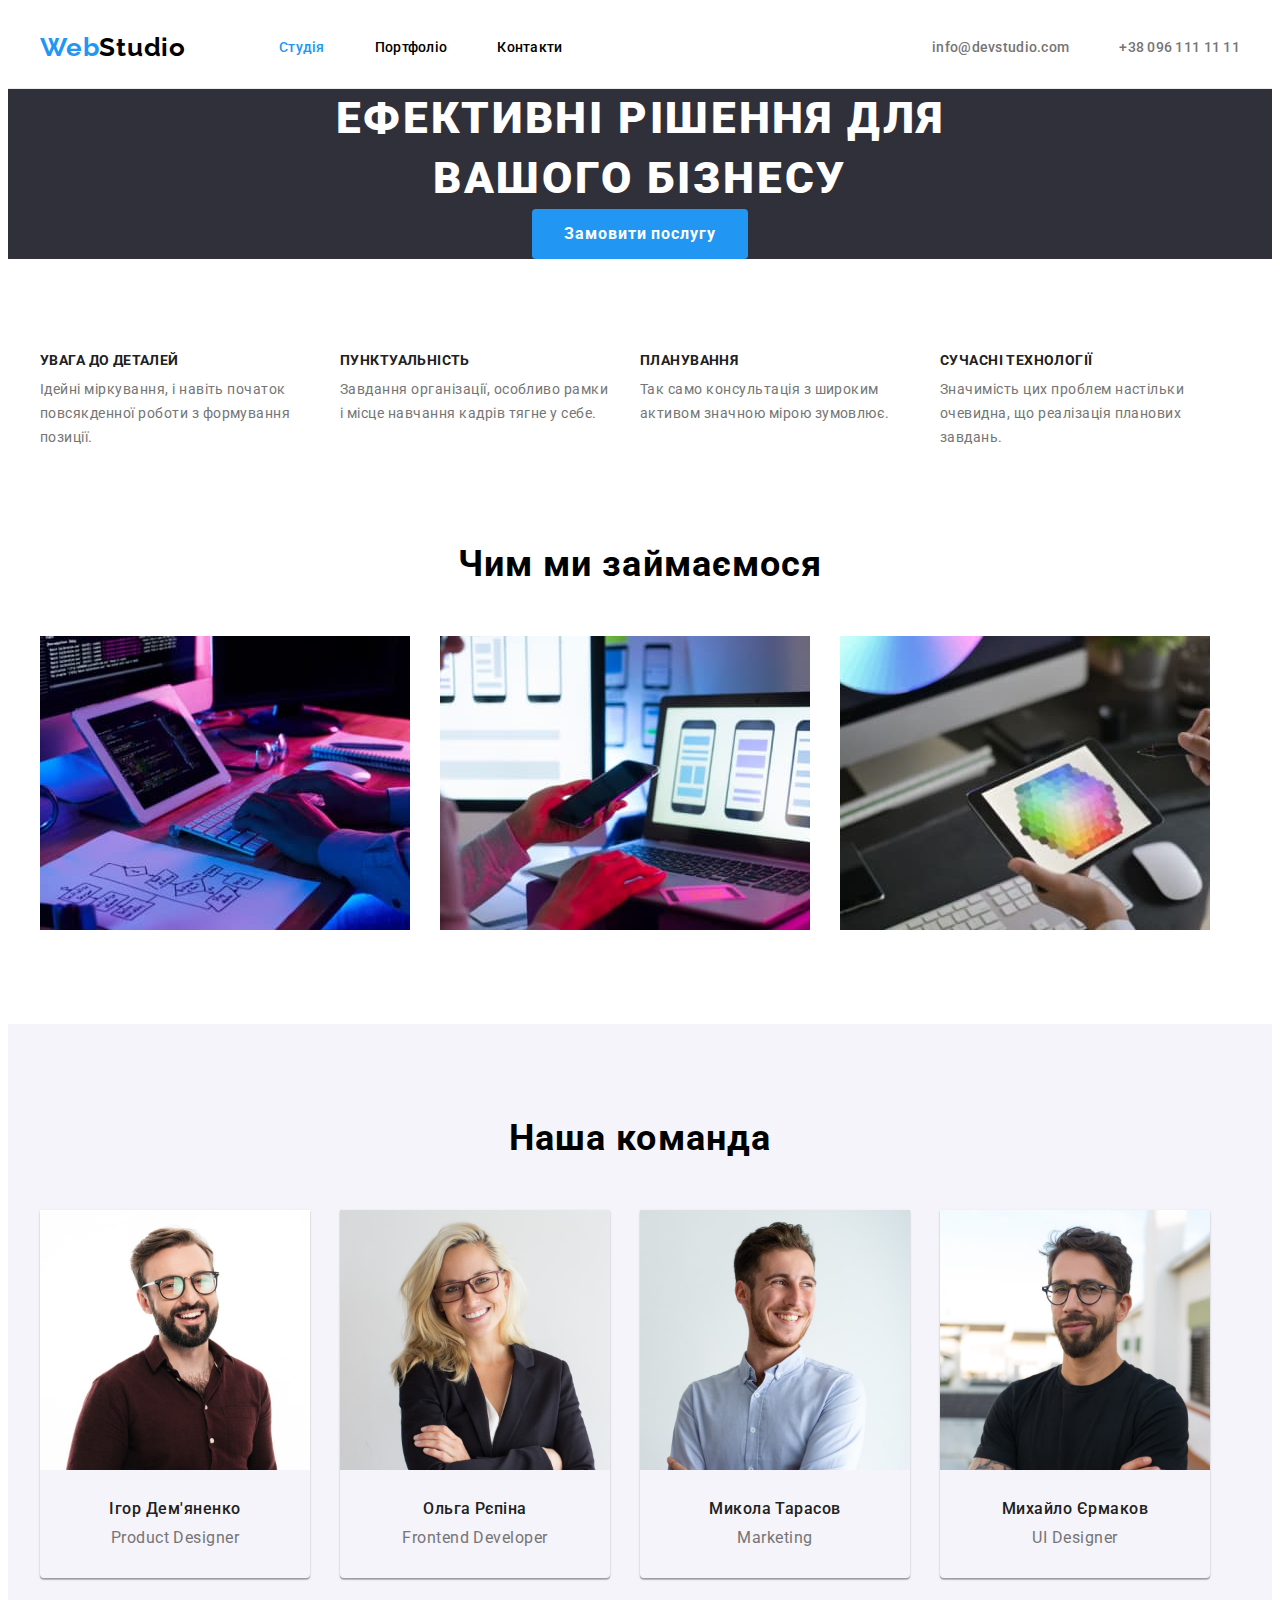
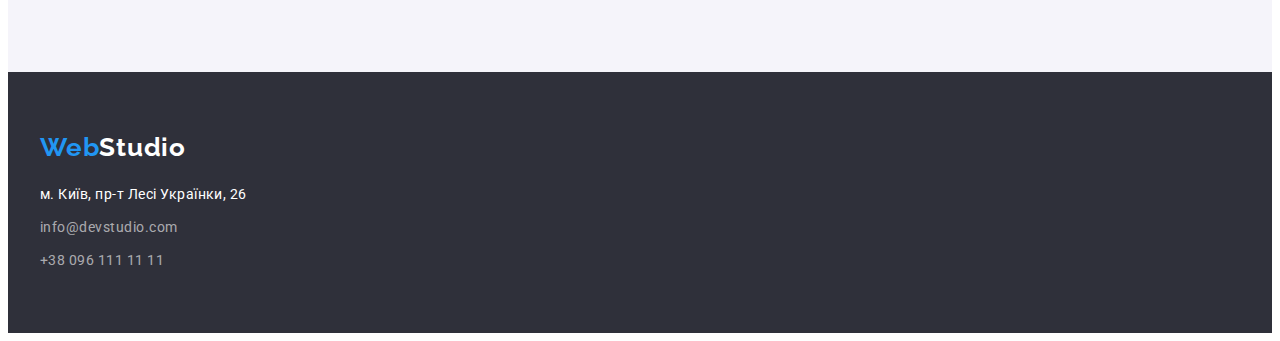
==== index.html @ c191a5fa "Initial commit" ====
<!DOCTYPE html>
<html lang="uk">
  <head>
    <meta charset="UTF-8" />
    <meta http-equiv="X-UA-Compatible" content="IE=edge" />
    <meta name="viewport" content="width=device-width, initial-scale=1.0" />
    <title>Document</title>
    <link rel="preconnect" href="https://fonts.googleapis.com">
    <link rel="preconnect" href="https://fonts.gstatic.com" crossorigin>
    <link href="https://fonts.googleapis.com/css2?family=Raleway:wght@700&family=Roboto:wght@400;500;700;900&display=swap" rel="stylesheet">
    <link rel="stylesheet" href="https://cdnjs.cloudflare.com/ajax/libs/modern-normalize/1.1.0/modern-normalize.min.css" integrity="sha512-wpPYUAdjBVSE4KJnH1VR1HeZfpl1ub8YT/NKx4PuQ5NmX2tKuGu6U/JRp5y+Y8XG2tV+wKQpNHVUX03MfMFn9Q==" crossorigin="anonymous" referrerpolicy="no-referrer" >
    <link rel="stylesheet" href="./css/styles.css">
  </head>
  <body>
    <!--Шапка сторінки-->
    
    <header class="header border">
       <div class="container header">
          <nav class="nav-header">
             <a class="logo header" href=""><span class="accent">Web</span>Studio</a>
              <ul class="list site-nav">
               <li class="item"><a href="" class="link current">Студія</a></li>
               <li class="item"><a href="./portfolio.html" class="link " >Портфоліо</a></li>
               <li class="item"><a href="" class="link" >Контакти</a></li>
              </ul>
          </nav>
              <ul class="list connect-nav " >
                <li class="item"><a href="" class="link">info@devstudio.com</a></li>
                <li class="item"><a href="" class="link">+38 096 111 11 11</a></li>
              </ul>  
       </div>
    </header>
  
    <!--Унікальний контент сторінки-->
    <main>
      <section class="hero">
        <div class="container">
        <h1>Ефективні рішення для вашого бізнесу</h1>
        <button type="button" class="button">Замовити послугу</button>
      </div>
      </section>
      <section class="section heading">
       <div class="container">
        <!--Прихований заголовок-->
        <h2 class="visually-hidden">Особливості</h2>
        <ul class="list features">
          <li class="style">
            <h3 class="title" >Увага до деталей</h3>
            <p  class="text">
              Ідейні міркування, і навіть початок повсякденної роботи з
              формування позиції.
            </p>
          </li>
          <li class="style">
            <h3 class="title" >Пунктуальність</h3>
            <p class="text">
              Завдання організації, особливо рамки і місце навчання кадрів тягне у себе.
            </p>
          </li>
          <li class="style">
            <h3 class="title" >Планування</h3>
            <p class="text">
              Так само консультація з широким активом значною мірою зумовлює.
            </p>
          </li>
          <li class="style">
            <h3 class="title" >Сучасні технології</h3>
            <p class="text">
              Значимість цих проблем настільки очевидна, що реалізація планових
              завдань.
            </p>
          </li>
        </ul>
       </div>
      </section>
      <section class="section">
       <div class="container">
        <h2 class="section-title">Чим ми займаємося</h2>
        <ul class="list">
          <li class="img-work">
            <img
              src="./images/keyboard.jpg"
              alt=" робота на клавіатурі"
              width="370"
              height="294"
            />
          </li>
          <li class="img-work">
            <img
              src="./images/phone.jpg"
              alt="робота з телефоном"
              width="370"
              height="294"
            />
          </li>
          <li class="img-work">
            <img
              src="./images/tablet.jpg"
              alt="робота на планшеті"
              width="370"
              height="294"
            />
          </li>
        </ul>
       </div>
      </section>
      <!-- Наша команда -->
      <section class="team section">
       <div class="container">
        <h2 class="section-title">Наша команда</h2>
        <ul class="list">
          <li class="img-photo">
            <img
              src="./images/product.jpg"
              alt="фото Ігора Дем'яненко"
              width="270"
              height="260"
            />
           <div class="content">
            <h3 class="section-team">Ігор Дем'яненко</h3>
            <p class="section-post">Product Designer</p>
           </div>
          </li>
          <li class="img-photo">
            <img
              src="./images/frontend.jpg"
              alt="фото Ольги Рєпіної"
              width="270"
              height="260"
            />
           <div class="content">
            <h3 class="section-team">Ольга Рєпіна</h3>
            <p class="section-post">Frontend Developer</p>
           </div>
          </li>
          <li class="img-photo">
            <img
              src="./images/marketing.jpg"
              alt="фото Миколи Тарасова"
              width="270"
              height="260"
            />
           <div class="content">
            <h3 class="section-team">Микола Тарасов</h3>
            <p class="section-post">Marketing</p>
           </div>
          </li>
          <li class="img-photo">
            <img
              src="./images/designer.jpg"
              alt="фото Михайла Єрмакова"
              width="270"
              height="260"
            />
           <div class="content">
            <h3 class="section-team">Михайло Єрмаков</h3>
            <p class="section-post">UI Designer</p>
           </div>
          </li>
        </ul>
       </div>
      </section>
    </main>
    <!--Підвал сторінки-->
    <footer class="footer">
     <div class="container">
      <a class="logo" href=""><span class="accent">Web</span>Studio</a>
      <!-- <a href="">WebStudio</a> -->

      <address>
        <div class="contacts">
       <ul class="address">
        <li><a  class="mapa" href="https://goo.gl/maps/CPtrU1FHBa2aNyZL9" target="_blank" rel="noopener noreferrer nofollow">м. Київ, пр-т Лесі Українки, 26</a></li>
        <li class="links"><a class="link" href="mailto:info@devstudio.com">info@devstudio.com</a></li>
        <li class="links"><a class="link" href="tel:+380961111111">+38 096 111 11 11</a></li>
       </ul>
      </div>
      </address>
     </div>
    </footer>
  </body>
</html>
---- css/styles.css ----
/* Стилі для index.html */

/*Основний колір #757575 */
/*Другорядний колір #212121*/
/*Білий #ffffff*/
/*Акцент #2196F3*/
/*Основний колір фону #F5F5F5*/
/* body {
color: #757575 ;
background-color:#F5F5F5 ;
} */

:root{
    --primary-text-color:#757575;
    --title-text-color:#212121;
    --accent-color: #2196F3;
    --primary-white-color:#ffffff;
    --primary-black-color:#000000;
    --hero-background-color:#2F303A;
    --accent-background-color:#2196F3;
    --background-our-team: #F5F4FA;    

} 

body{
    background: #FFFFFF;
    font-family: 'Roboto', sans-serif;
}

/* Утилиты */
 
.list{
    padding: 0;
    margin: 0;
    list-style: none;
    
    display: flex; 
}

/*logo*/
.logo{
    color: var(--primary-black-color);
    text-decoration: none;
    font-family: 'Raleway', sans-serif ;
    letter-spacing: 0.03em;
    font-weight: 700;
    font-size: 26px;
    line-height: 1.2;  
}

.logo.header{
    padding-top: 24px;    
}

.border{
    border-bottom: 1px solid #ECECEC;
}

.accent{
    color: var(--accent-color) ;
}


/*Site nav*/
.nav-header{
    display: flex;
    
}

.site-nav{
    display: flex;
    margin-left: 93px;
} 


.site-nav .item +.item,
.connect-nav .item +.item{
    margin-left: 50px;
}

.site-nav .link{
    color: var(--primary-black-color);
    font-family: 'Roboto', sans-serif;
    text-decoration: none;
    letter-spacing: 0.02em;
    font-weight: 500;
    font-size: 14px;
    line-height: 1.14;

    padding-top: 32px;
    padding-bottom: 32px;
}

.site-nav .link:hover,
.site-nav .link:focus{
    color: var(--accent-color); 
}

.site-nav .link.current{
    color: var(--accent-color);
}

/* Connect-nav */
.connect-nav{
    display: flex;
    margin-left: auto;
}

.connect-nav .link{
    color: var(--primary-text-color);  
    font-family: 'Roboto', sans-serif;
    text-decoration: none;
    letter-spacing: 0.02em;
    font-weight: 500;
    font-size: 14px;
    line-height: 1.14;
      
    padding-top: 32px;
    padding-bottom: 32px;

}
.connect-nav .link:hover,
.connect-nav .link:focus{
    color: var(--accent-color);
}



/*Hero*/
.hero{
    color: var(--primary-white-color);
    background-color: var(--hero-background-color) ;

    text-align: center;
    margin-bottom: 0;
}

h1 {
    color: var(--primary-white-color);  
    letter-spacing: 0.06em;
    font-weight: 900;
    font-size: 44px;
    line-height: 1.36;
    
    text-transform: uppercase;
    
    width: 696px;

    margin: auto;
    
}

.button{
    font-family: 'Roboto', sans-serif;
    color: var(--primary-white-color); 
    background-color: var(--accent-background-color); 
    border-style: none;
    border-radius: 4px;
    letter-spacing: 0.06em;
    font-weight: 700;
    font-size: 16px;
    line-height: 1.87;
    display: flex;
    align-items: center;
    
    display: inline-block;
    padding: 10px 32px;
    min-width: 216px;
    
} 

/*Section*/

 .visually-hidden {
    
    position: absolute;
      white-space: nowrap;
      width: 1px;
      height: 1px;
      overflow: hidden;
      border: 0;
      padding: 0;
      clip: rect(0 0 0 0);
      clip-path: inset(50%);
      margin: -1px;

      margin-top:0;    
  } 

  .title{
    font-size: 14px;
    line-height: 1.14;
    letter-spacing: 0.03em;
    text-transform: uppercase;

    margin: 0 0 10px 0;
    
  }

  .text{
    font-size: 14px;
    line-height: 1.71;

    margin-top: 0;
    margin-bottom: 0;
    width: 270px;
  }

  .section{
    letter-spacing: 0.03em;
    padding-bottom: 94px;
    padding-top: 94px; 
  }

  .heading{
    padding-bottom: 0;
  }

  .section-title{
    margin: 0 ;

    font-size: 36px;
    line-height: 1.16;
    text-align: center;
    letter-spacing: 0.03em;

    margin-bottom: 50px;

  }
 
.features{
    display: flex;   
  }

.style{
    margin-right: 30px;  
 }

  .style:nth-child(4n){
 margin-right: 0;
  }

.features .title{
    color: var(--title-text-color);   
}

.features .text{
    color: var(--primary-text-color);  
}

.img-work,
.img-photo{
    margin-right: 30px;
}

.img-work:last-child,
.img-photo:last-child{
    margin-right: 0;
}

.img-photo{
    border-radius: 0px 0px 4px 4px;
    box-shadow: 0px 1px 3px rgba(0, 0, 0, 0.12), 0px 1px 1px rgba(0, 0, 0, 0.14), 0px 2px 1px rgba(0, 0, 0, 0.2);
}



/* Наша команда */

.team{
    background-color: var(--background-our-team);
    letter-spacing: 0.03em;
}

.section-team{
    color: var(--title-text-color);
    font-weight: 500;
    font-size: 16px;
    line-height: 1.18;
    text-align: center;
    letter-spacing: 0.03em;

    margin: 0 0 0 0;
    padding-bottom: 10px;
    
    
}

.section-post{
    color: var(--primary-text-color);
    font-size: 16px;
    line-height: 1.18;
    text-align: center;
    letter-spacing: 0.03em;
    
    margin: 0 0 0 0;
    /* padding-bottom: 30px; */

}

.content{
    padding-top: 30px;
    padding-bottom: 30px;
}


/*Footer*/

.footer{
    color: var(--primary-white-color);
    background-color: var(--hero-background-color);
    letter-spacing: 0.03em;

    padding: 60px 0;
}

.footer .logo{
    color: var(--primary-white-color);

    display: inline-block;
    padding-top: 0;

} 


.address .mapa{
    color: var(--primary-white-color);
    text-decoration: none;
    font-style: normal;
    font-size: 14px;
    line-height: 1.71;

   
}

.address .link{
    color: rgba(255, 255, 255, 0.6);
    font-style: normal;
    text-decoration: none;
    font-size: 14px;
    line-height: 1.71;
}

.address .links{
    margin-top: 9px;
}

.address{
    padding: 0;
    margin: 0;
    list-style: none;
}

.contacts{
    padding-top: 20px;
}

/* Стилі для портфоліо */

.portfolio .btn{
    font-family: 'Roboto', sans-serif;
    list-style: none;
    color: var(--title-text-color);
    background-color: var(--background-our-team);
    border-style: none;
    border-radius: 2px;
    font-weight: 500;
    font-size: 16px;
    line-height: 1.62;
    text-align: center;
    letter-spacing: 0.03em;

    padding: 6px 22px;

}

.item-btn:not(:last-child){
    margin-right: 8px;
}


.portfolio .btn:hover,
.portfolio .btn:focus{
    color: var(--primary-white-color);
    background-color: var(--accent-background-color);     
} 
.portfolio{
    justify-content: center;
}

.gallery{
    display: flex;
    flex-wrap: wrap;
    margin: 50px 0 0;
    padding: 0;
    
    list-style: none;
}

.element{
    width: calc(100%-60px) / 3;
    
}

.flex-border{

 border-right: 1px solid #EEEEEE;
 border-bottom: 1px solid #EEEEEE;
 border-left: 1px solid #EEEEEE;
 padding: 20px 24px;
}

.element{
    margin-right: 30px;
    margin-bottom: 30px;

 }

.element:nth-child(3n){
    margin-right: 0;

} 

.element:nth-child(-n+3){
    margin-top: 30px;
}

.element:nth-last-child(-n+3){
    margin-bottom: 0;
} 

.gallery-title{
    color: var(--title-text-color);
    font-size: 18px;
    line-height: 2;
    letter-spacing: 0.03em;
}

.gallery-desc{
    color: var(--primary-text-color);
    font-size: 16px;
    line-height: 1.87;
    letter-spacing: 0.03em;
}

/* Блокова модель */
.container{
    margin-left: auto;
    margin-right: auto;
    width: 1200px;
    
    padding-left: 15px;
    padding-right: 15px;
    
}

.container.header{
    display: flex;
    align-items: center;
       
}


.link{
    display: inline-block;

    font-family: 'Roboto', sans-serif;

}

element.style{
    text-align: center;
}

.h1,
h2,
h3,
h4,
p {
	margin: 0;
}


img {
    display: block;
    max-width: 100%;
    height: auto;

}
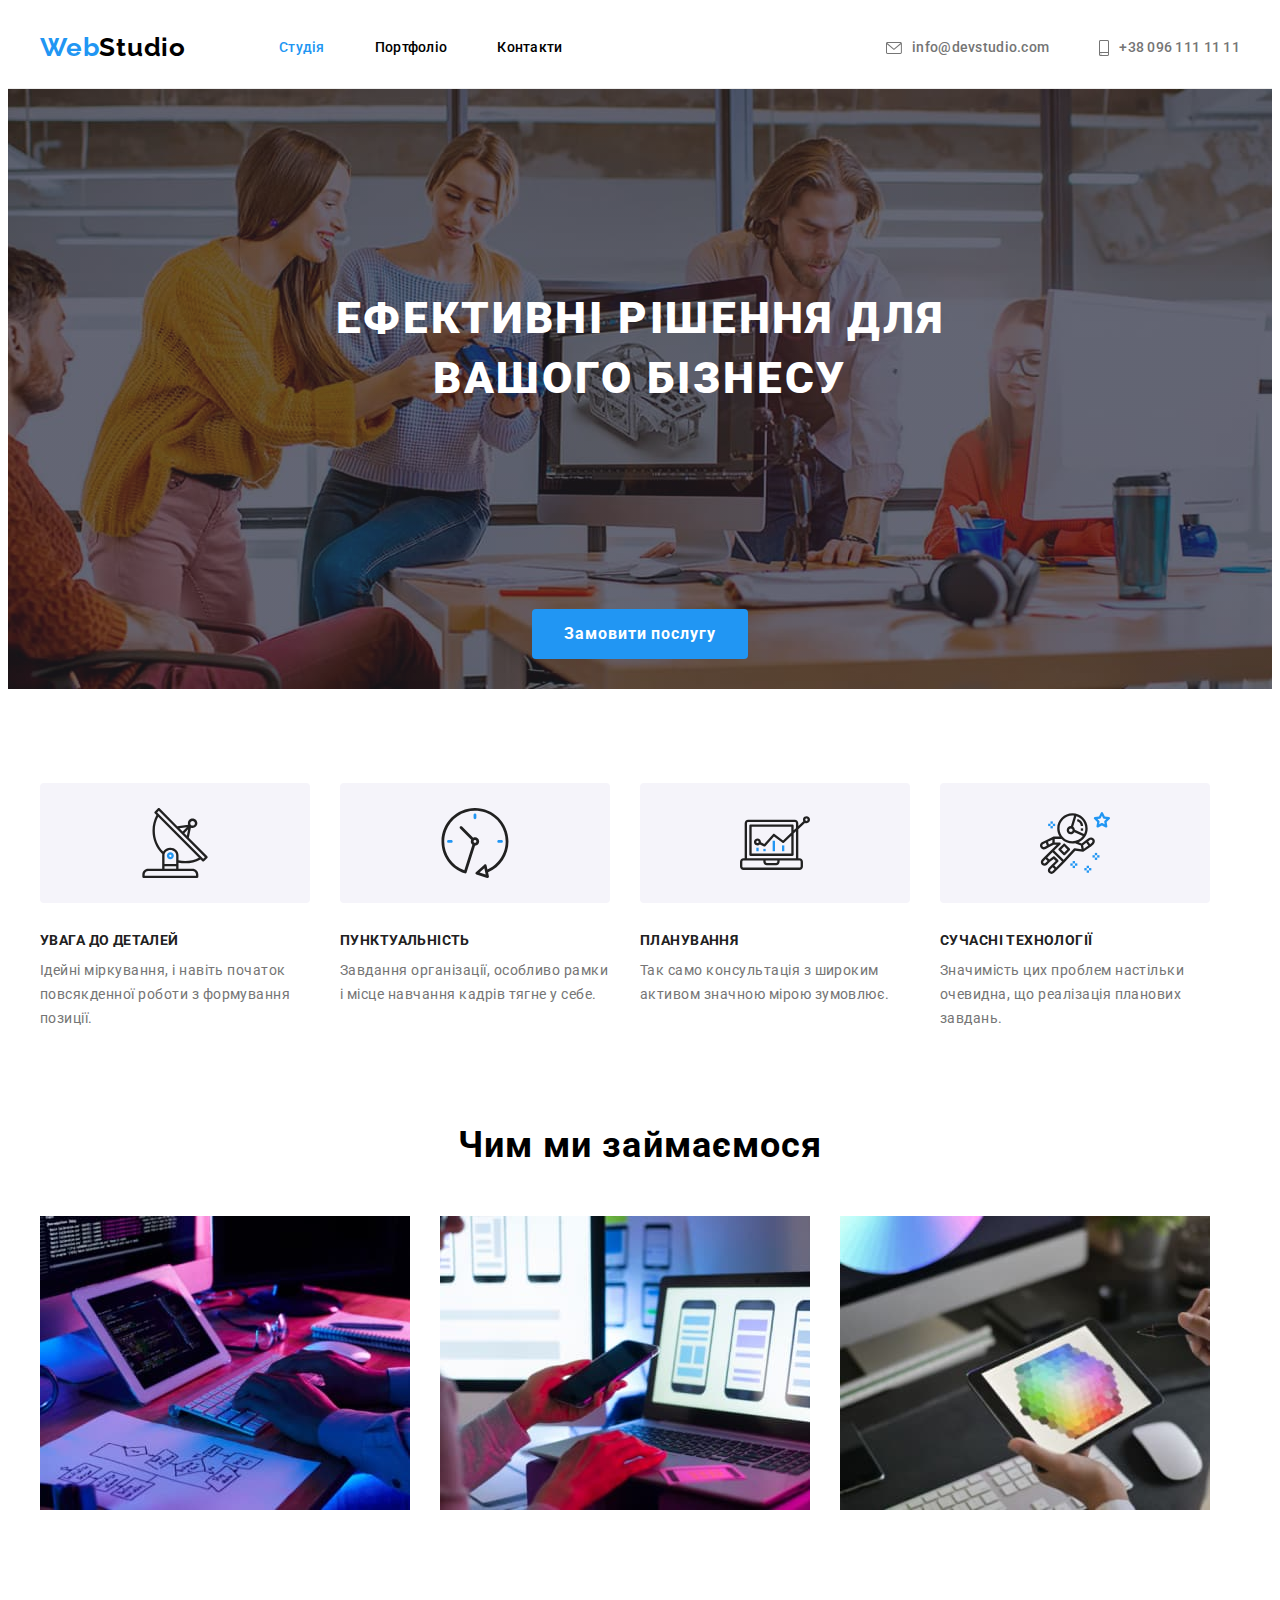
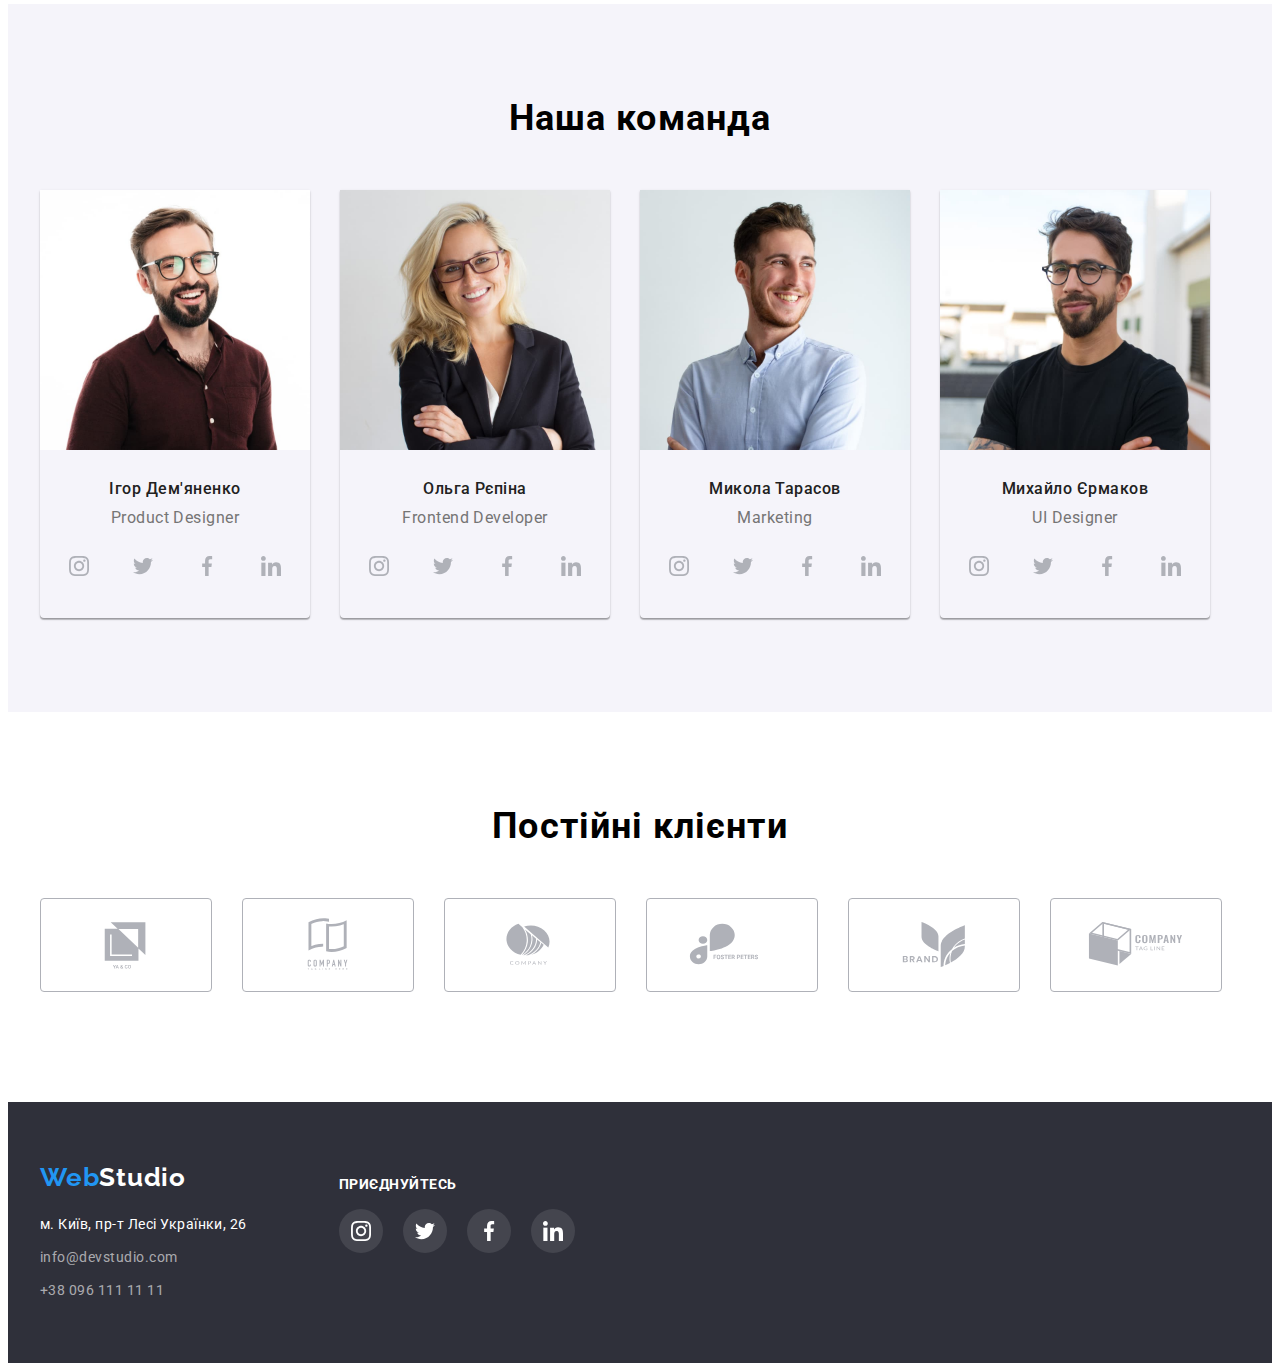
==== commit b01b1bf4: "Додає четверту ДЗ" ====
--- a/index.html
+++ b/index.html
@@ -25,15 +25,27 @@
               </ul>
           </nav>
               <ul class="list connect-nav " >
-                <li class="item"><a href="" class="link">info@devstudio.com</a></li>
-                <li class="item"><a href="" class="link">+38 096 111 11 11</a></li>
+                <li class="item envelope-item">
+                  <svg class="envelope"
+                  width="16" height="12">
+                    <use href="./images/icons.svg#icon-envelope"></use>
+                  </svg>
+                  <a href="" class="link">info@devstudio.com</a>
+                </li>
+                <li class="item icon-smartphone">
+                  <svg class="smartphone"
+                       width="10" height="16">
+                     <use href="./images/icons.svg#icon-smartphone"></use>
+                  </svg> 
+                  <a href="" class="link">+38 096 111 11 11</a>
+                </li>
               </ul>  
        </div>
     </header>
   
     <!--Унікальний контент сторінки-->
     <main>
-      <section class="hero">
+      <section class="hero overlay">
         <div class="container">
         <h1>Ефективні рішення для вашого бізнесу</h1>
         <button type="button" class="button">Замовити послугу</button>
@@ -45,6 +57,12 @@
         <h2 class="visually-hidden">Особливості</h2>
         <ul class="list features">
           <li class="style">
+            <div class="icons">
+              <svg
+                width="70" height="70">
+                <use href="./images/icons.svg#icon-antenna"></use>
+              </svg>
+            </div>
             <h3 class="title" >Увага до деталей</h3>
             <p  class="text">
               Ідейні міркування, і навіть початок повсякденної роботи з
@@ -52,18 +70,36 @@
             </p>
           </li>
           <li class="style">
+            <div class="icons">
+              <svg
+               width="70" height="70">
+                <use href="./images/icons.svg#icon-clock"></use>
+              </svg>
+            </div>
             <h3 class="title" >Пунктуальність</h3>
             <p class="text">
               Завдання організації, особливо рамки і місце навчання кадрів тягне у себе.
             </p>
           </li>
           <li class="style">
+            <div class="icons">
+              <svg
+               width="70" height="70">
+                <use href="./images/icons.svg#icon-diagram"></use>
+              </svg>
+            </div>
             <h3 class="title" >Планування</h3>
             <p class="text">
               Так само консультація з широким активом значною мірою зумовлює.
             </p>
           </li>
           <li class="style">
+            <div class="icons">
+              <svg
+               width="70" height="70">
+                <use href="./images/icons.svg#icon-astronaut"></use>
+              </svg>
+            </div>
             <h3 class="title" >Сучасні технології</h3>
             <p class="text">
               Значимість цих проблем настільки очевидна, що реалізація планових
@@ -120,6 +156,39 @@
             <h3 class="section-team">Ігор Дем'яненко</h3>
             <p class="section-post">Product Designer</p>
            </div>
+           <!-- Socials Ігора Демяненко-->
+           <div class="socials-team">
+           <ul class="socials-list-team">
+            <li class="socials-item">
+              <a class="socials-link-team" href="#">
+                <svg width="20" height="20">
+                  <use href="./images/icons.svg#icon-instagram"></use>
+                </svg>
+              </a>
+            </li>
+            <li class="socials-item">
+              <a class="socials-link-team" href="#">
+                <svg  width="20" height="20">
+                  <use href="./images/icons.svg#icon-twitter"></use>
+                </svg>
+              </a>
+            </li>
+            <li class="socials-item">
+              <a class="socials-link-team" href="#">
+                <svg  width="20" height="20">
+                  <use href="./images/icons.svg#icon-facebook"></use>
+                </svg>
+              </a>
+            </li>
+            <li class="socials-item">
+              <a class="socials-link-team" href="#">
+                <svg  width="20" height="20">
+                  <use href="./images/icons.svg#icon-linkedin"></use>
+               </svg>
+              </a>
+            </li>
+          </ul>
+        </div>
           </li>
           <li class="img-photo">
             <img
@@ -132,6 +201,39 @@
             <h3 class="section-team">Ольга Рєпіна</h3>
             <p class="section-post">Frontend Developer</p>
            </div>
+           <!-- Socials Ольга Рєпіна-->
+           <div class="socials-team">
+           <ul class="socials-list-team">
+            <li class="socials-item">
+              <a class="socials-link-team" href="#">
+                <svg width="20" height="20">
+                  <use href="./images/icons.svg#icon-instagram"></use>
+                </svg>
+              </a>
+            </li>
+            <li class="socials-item">
+              <a class="socials-link-team" href="#">
+                <svg  width="20" height="20">
+                  <use href="./images/icons.svg#icon-twitter"></use>
+                </svg>
+              </a>
+            </li>
+            <li class="socials-item">
+              <a class="socials-link-team" href="#">
+                <svg  width="20" height="20">
+                  <use href="./images/icons.svg#icon-facebook"></use>
+                </svg>
+              </a>
+            </li>
+            <li class="socials-item">
+              <a class="socials-link-team" href="#">
+                <svg  width="20" height="20">
+                  <use href="./images/icons.svg#icon-linkedin"></use>
+               </svg>
+              </a>
+            </li>
+          </ul>
+        </div>
           </li>
           <li class="img-photo">
             <img
@@ -144,6 +246,39 @@
             <h3 class="section-team">Микола Тарасов</h3>
             <p class="section-post">Marketing</p>
            </div>
+           <!-- Socials Микола Тарасов -->
+           <div class="socials-team">
+           <ul class="socials-list-team">
+            <li class="socials-item">
+              <a class="socials-link-team" href="#">
+                <svg width="20" height="20">
+                  <use href="./images/icons.svg#icon-instagram"></use>
+                </svg>
+              </a>
+            </li>
+            <li class="socials-item">
+              <a class="socials-link-team" href="#">
+                <svg  width="20" height="20">
+                  <use href="./images/icons.svg#icon-twitter"></use>
+                </svg>
+              </a>
+            </li>
+            <li class="socials-item">
+              <a class="socials-link-team" href="#">
+                <svg  width="20" height="20">
+                  <use href="./images/icons.svg#icon-facebook"></use>
+                </svg>
+              </a>
+            </li>
+            <li class="socials-item">
+              <a class="socials-link-team" href="#">
+                <svg  width="20" height="20">
+                  <use href="./images/icons.svg#icon-linkedin"></use>
+               </svg>
+              </a>
+            </li>
+          </ul>
+        </div>
           </li>
           <li class="img-photo">
             <img
@@ -156,27 +291,152 @@
             <h3 class="section-team">Михайло Єрмаков</h3>
             <p class="section-post">UI Designer</p>
            </div>
+           <!-- Socials Михайло Єрмаков-->
+           <div class="socials-team">
+           <ul class="socials-list-team">
+            <li class="socials-item">
+              <a class="socials-link-team" href="#">
+                <svg width="20" height="20">
+                  <use href="./images/icons.svg#icon-instagram"></use>
+                </svg>
+              </a>
+            </li>
+            <li class="socials-item">
+              <a class="socials-link-team" href="#">
+                <svg  width="20" height="20">
+                  <use href="./images/icons.svg#icon-twitter"></use>
+                </svg>
+              </a>
+            </li>
+            <li class="socials-item">
+              <a class="socials-link-team" href="#">
+                <svg  width="20" height="20">
+                  <use href="./images/icons.svg#icon-facebook"></use>
+                </svg>
+              </a>
+            </li>
+            <li class="socials-item">
+              <a class="socials-link-team" href="#">
+                <svg  width="20" height="20">
+                  <use href="./images/icons.svg#icon-linkedin"></use>
+               </svg>
+              </a>
+            </li>
+          </ul>
+        </div>
           </li>
         </ul>
        </div>
       </section>
+      <!-- Постійні клієнти -->
+      <section class="section">
+        <div class="container">
+          <h2 class="section-title">Постійні клієнти</h2>
+            <!-- <div> -->
+              <ul class="clients-list">
+                <li class="clients-item">
+                  <a class="clients-link" href="#">
+                    <svg width="106" height="60">
+                      <use href="./images/icons.svg#icon-yaco"></use>
+                    </svg>
+                  </a>
+                </li>
+                <li class="clients-item">
+                  <a class="clients-link" href="#">
+                    <svg width="106" height="60">
+                      <use href="./images/icons.svg#icon-tagline"></use>
+                    </svg>
+                  </a>
+                </li>
+                <li class="clients-item">
+                  <a class="clients-link" href="#">
+                    <svg width="106" height="60">
+                      <use href="./images/icons.svg#icon-company"></use>
+                    </svg>
+                  </a>
+                </li>
+                <li class="clients-item">
+                  <a class="clients-link" href="#">
+                    <svg width="106" height="60">
+                      <use href="./images/icons.svg#icon-foster"></use>
+                    </svg>
+                  </a>
+                </li>
+                <li class="clients-item">
+                  <a class="clients-link" href="#">
+                    <svg width="106" height="60">
+                      <use href="./images/icons.svg#icon-brand"></use>
+                    </svg>
+                  </a>
+                </li>
+                <li class="clients-item">
+                  <a class="clients-link" href="#">
+                    <svg width="106" height="60">
+                      <use href="./images/icons.svg#icon-company-tag"></use>
+                    </svg>
+                  </a>
+                </li>
+              </ul>
+            <!-- </div> -->
+        </div>
+      </section>
     </main>
-    <!--Підвал сторінки-->
+              <!--Підвал сторінки-->
     <footer class="footer">
-     <div class="container">
-      <a class="logo" href=""><span class="accent">Web</span>Studio</a>
-      <!-- <a href="">WebStudio</a> -->
-
-      <address>
-        <div class="contacts">
-       <ul class="address">
-        <li><a  class="mapa" href="https://goo.gl/maps/CPtrU1FHBa2aNyZL9" target="_blank" rel="noopener noreferrer nofollow">м. Київ, пр-т Лесі Українки, 26</a></li>
-        <li class="links"><a class="link" href="mailto:info@devstudio.com">info@devstudio.com</a></li>
-        <li class="links"><a class="link" href="tel:+380961111111">+38 096 111 11 11</a></li>
-       </ul>
-      </div>
-      </address>
-     </div>
+      <div class="container footer-container">
+        <div class="footer-contacts">
+         <a class="logo" href=""><span class="accent">Web</span>Studio</a>
+          <address>
+            <div class="contacts">
+              <ul class="address">
+                <li>
+                  <a  class="mapa" href="https://goo.gl/maps/CPtrU1FHBa2aNyZL9" target="_blank" rel="noopener noreferrer nofollow">м. Київ, пр-т Лесі Українки, 26</a>
+                </li>
+                <li class="links">
+                  <a class="link" href="mailto:info@devstudio.com">info@devstudio.com</a>
+                </li>
+                <li class="links">
+                  <a class="link" href="tel:+380961111111">+38 096 111 11 11</a>
+                 </li>
+               </ul>
+            </div>
+          </address>
+           </div> 
+            <!-- Socials list -->
+            <div class="social">
+              <b class="appeal">Приєднуйтесь</b>
+              <ul class="socials-list">
+                <li class="socials-item">
+                  <a class="socials-link" href="#">
+                    <svg width="20" height="20">
+                      <use href="./images/icons.svg#icon-instagram"></use>
+                    </svg>
+                  </a>
+                </li>
+                <li class="socials-item">
+                  <a class="socials-link" href="#">
+                    <svg  width="20" height="20">
+                      <use href="./images/icons.svg#icon-twitter"></use>
+                    </svg>
+                  </a>
+                </li>
+                <li class="socials-item">
+                  <a class="socials-link" href="#">
+                    <svg  width="20" height="20">
+                      <use href="./images/icons.svg#icon-facebook"></use>
+                    </svg>
+                  </a>
+                </li>
+                <li class="socials-item">
+                  <a class="socials-link" href="#">
+                    <svg  width="20" height="20">
+                      <use href="./images/icons.svg#icon-linkedin"></use>
+                   </svg>
+                  </a>
+                </li>
+              </ul>
+            </div>
+       </div>
     </footer>
   </body>
 </html>
--- a/css/styles.css
+++ b/css/styles.css
@@ -62,6 +62,21 @@
 
 
 /*Site nav*/
+.item{
+    align-items: center;
+    
+}
+.envelope,.smartphone{
+    margin-right: 10px; 
+    fill: #757575;
+    
+} 
+.envelope-item,
+.icon-smartphone{
+    display: flex;
+    
+}
+
 .nav-header{
     display: flex;
     
@@ -124,13 +139,17 @@
     color: var(--accent-color);
 }
 
+.envelope:hover,.smartphone:hover,
+.envelope:focus,.smartphone:focus{
+    fill: var(--accent-color);
+}
+
 
 
 /*Hero*/
 .hero{
     color: var(--primary-white-color);
-    background-color: var(--hero-background-color) ;
-
+    
     text-align: center;
     margin-bottom: 0;
 }
@@ -147,6 +166,7 @@
     width: 696px;
 
     margin: auto;
+    padding: 200px 0;
     
 }
 
@@ -169,6 +189,19 @@
     
 } 
 
+/* Overlay */
+.overlay{
+    height: 600px;
+    max-width: 1600px;
+    margin-left: auto;
+    margin-right: auto;
+    background-image: linear-gradient(rgba(47,48,58,0.4),rgba(47,48,58,0.4)),url(../images/header.jpg);
+    background-repeat: no-repeat;
+    background-position:center;
+    background-size:cover;
+    background-color:#C4C4C4; 
+}
+
 /*Section*/
 
  .visually-hidden {
@@ -227,6 +260,7 @@
     margin-bottom: 50px;
 
   }
+
  
 .features{
     display: flex;   
@@ -263,6 +297,19 @@
     box-shadow: 0px 1px 3px rgba(0, 0, 0, 0.12), 0px 1px 1px rgba(0, 0, 0, 0.14), 0px 2px 1px rgba(0, 0, 0, 0.2);
 }
 
+/* Векторні зображеня другої секції */
+
+.icons{
+    width: 270px;
+    height: 120px;
+    display: flex;
+    content: "";
+    background-color: #F5F4FA;
+    border-radius: 4px;
+    margin-bottom: 30px;
+    justify-content: center;
+    align-items: center;
+} 
 
 
 /* Наша команда */
@@ -300,7 +347,66 @@
 
 .content{
     padding-top: 30px;
-    padding-bottom: 30px;
+    padding-bottom: 16px;
+}
+
+.socials-team{
+
+}
+
+.socials-link-team{
+    fill:#AFB1B8;  
+    display: flex;
+    align-items: center;
+    justify-content: center;
+    width: 100%;
+    height: 100%;
+    border-radius: 50%;
+}
+
+.socials-list-team{
+    list-style: none;
+    display: flex;
+    gap: 20px;
+    padding:0 0 30px 0;
+    justify-content: center;
+    
+}
+
+/* Постійні клієнти */
+.clients-list{
+    list-style: none;
+    display: flex;
+    gap: 30px;
+    padding: 0;
+    
+    
+}
+
+.clients-item{
+    width: 170px;
+    height: 92px;
+    border:1px solid #AFB1B8 ;
+    border-radius: 4px;
+
+
+}
+
+.clients-link{
+    display: flex;
+    align-items: center;
+    justify-content: center;
+    width: 100%;
+    height: 100%; 
+    fill: #AFB1B8;  
+}
+
+.clients-item:hover, 
+.clients-link:hover,
+.clients-item:focus,
+.clients-link:focus{
+    fill:var(--accent-color) ; 
+    border:1px solid #2196F3 ;
 }
 
 
@@ -312,6 +418,7 @@
     letter-spacing: 0.03em;
 
     padding: 60px 0;
+
 }
 
 .footer .logo{
@@ -349,11 +456,69 @@
     padding: 0;
     margin: 0;
     list-style: none;
+
 }
 
 .contacts{
     padding-top: 20px;
 }
+
+/* Socials in footer*/
+
+.social{
+margin-left: 92px;
+margin-top: 12px;
+}
+
+.appeal{
+    text-transform: uppercase;
+    font-style: normal;
+    line-height: 1.2;
+    font-weight: 700;
+    font-size: 14px;
+}
+.socials-list{
+    list-style: none;
+    display: flex;
+    gap: 20px;
+    padding: 0;
+    
+   
+}
+
+.socials-item{
+    width: 44px;
+    height: 44px;
+    
+}
+
+.socials-link{
+    display: flex;
+    align-items: center;
+    justify-content: center;
+    width: 100%;
+    height: 100%;
+    background: rgba(255, 255, 255, 0.1);
+    fill: var(--primary-white-color);
+    border-radius: 50%;
+
+}
+.socials-link-team:hover,
+.socials-link-team:focus,
+.socials-link:hover,
+.socials-link:focus
+{
+    background:var(--accent-color) ;
+    fill:var(--primary-white-color) ;
+}
+
+.footer-container{
+   display: flex;
+}
+
+
+
+
 
 /* Стилі для портфоліо */
 
@@ -371,7 +536,7 @@
     letter-spacing: 0.03em;
 
     padding: 6px 22px;
-
+    
 }
 
 .item-btn:not(:last-child){
@@ -383,6 +548,8 @@
 .portfolio .btn:focus{
     color: var(--primary-white-color);
     background-color: var(--accent-background-color);     
+    box-shadow: 0 4px 4px 0 rgba(0, 0, 0, 0.25); 
+
 } 
 .portfolio{
     justify-content: center;
@@ -395,11 +562,6 @@
     padding: 0;
     
     list-style: none;
-}
-
-.element{
-    width: calc(100%-60px) / 3;
-    
 }
 
 .flex-border{
@@ -413,6 +575,7 @@
 .element{
     margin-right: 30px;
     margin-bottom: 30px;
+    width: calc(100%-60px) / 3;
 
  }
 
@@ -421,12 +584,14 @@
 
 } 
 
-.element:nth-child(-n+3){
-    margin-top: 30px;
-}
-
 .element:nth-last-child(-n+3){
     margin-bottom: 0;
+} 
+
+.element:hover,
+.element:focus{
+    box-shadow: 0 4px 4px 0 rgba(0, 0, 0, 0.25); 
+
 } 
 
 .gallery-title{
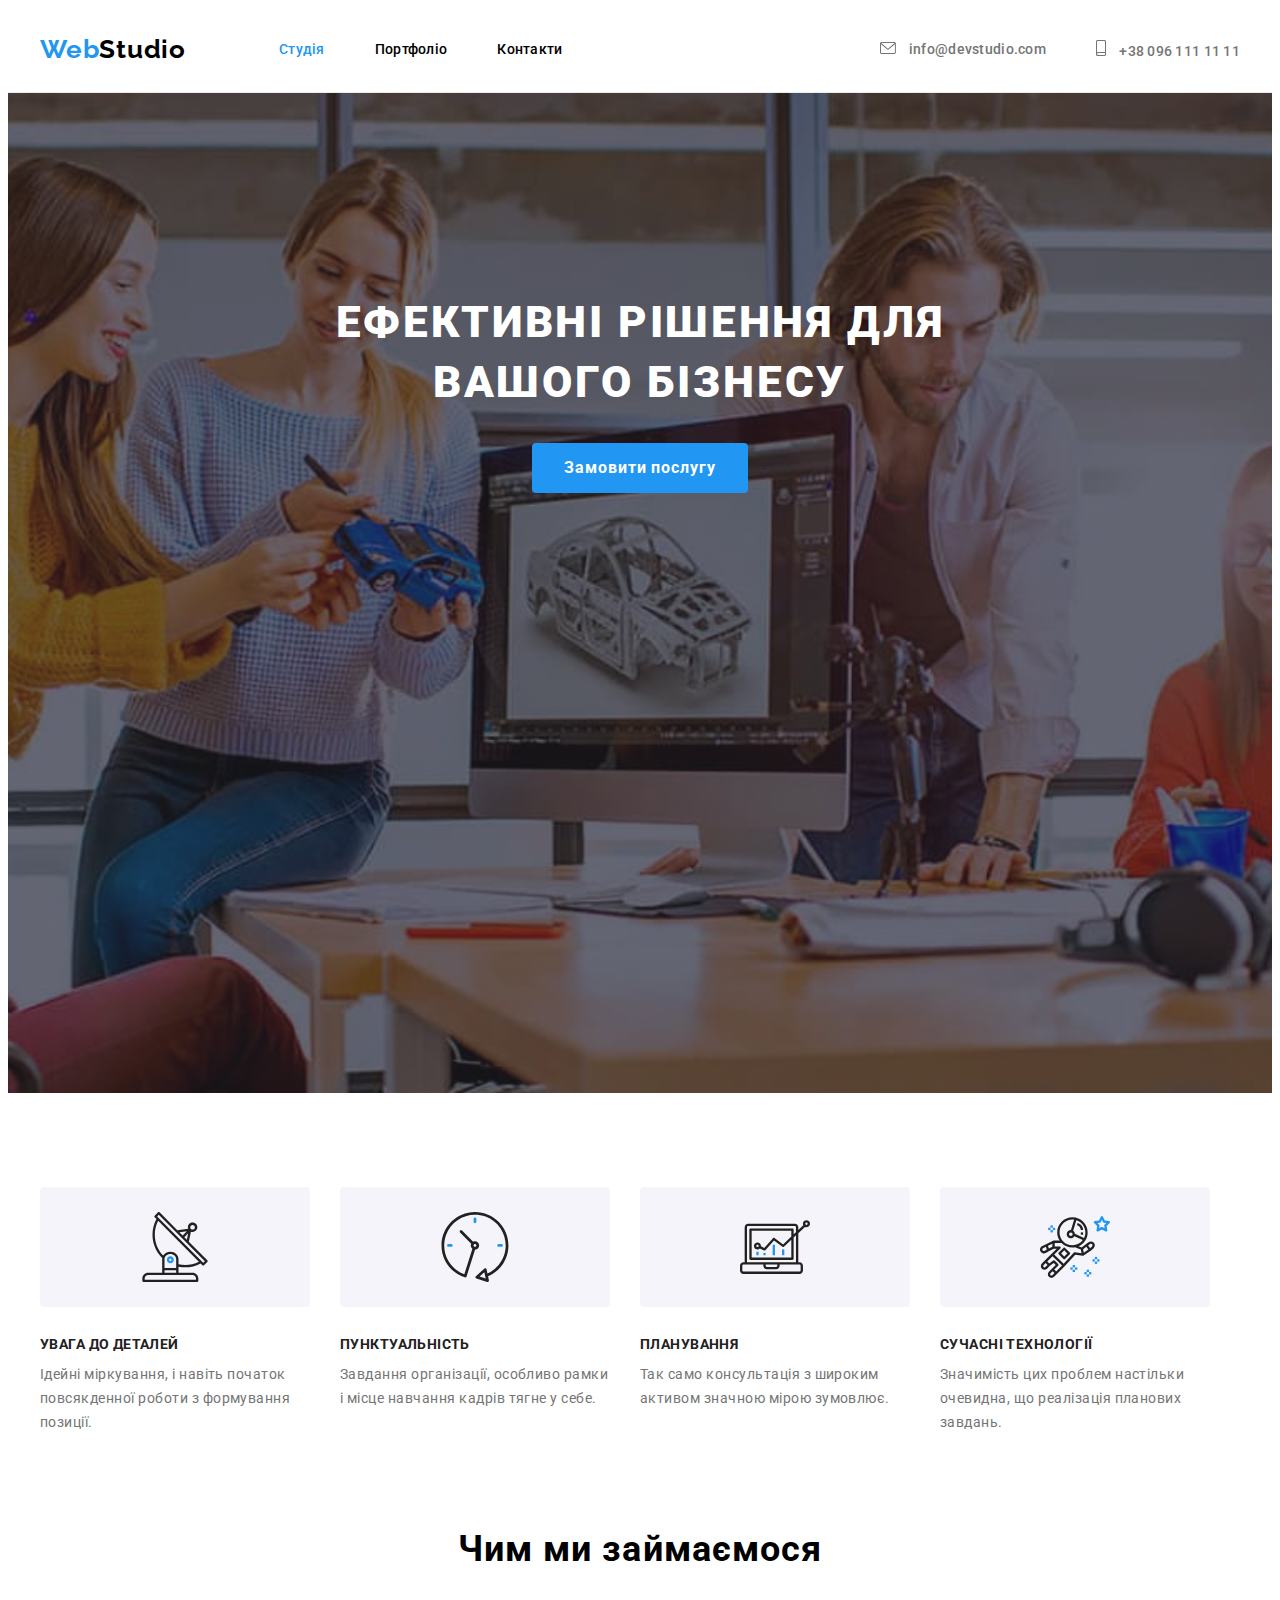
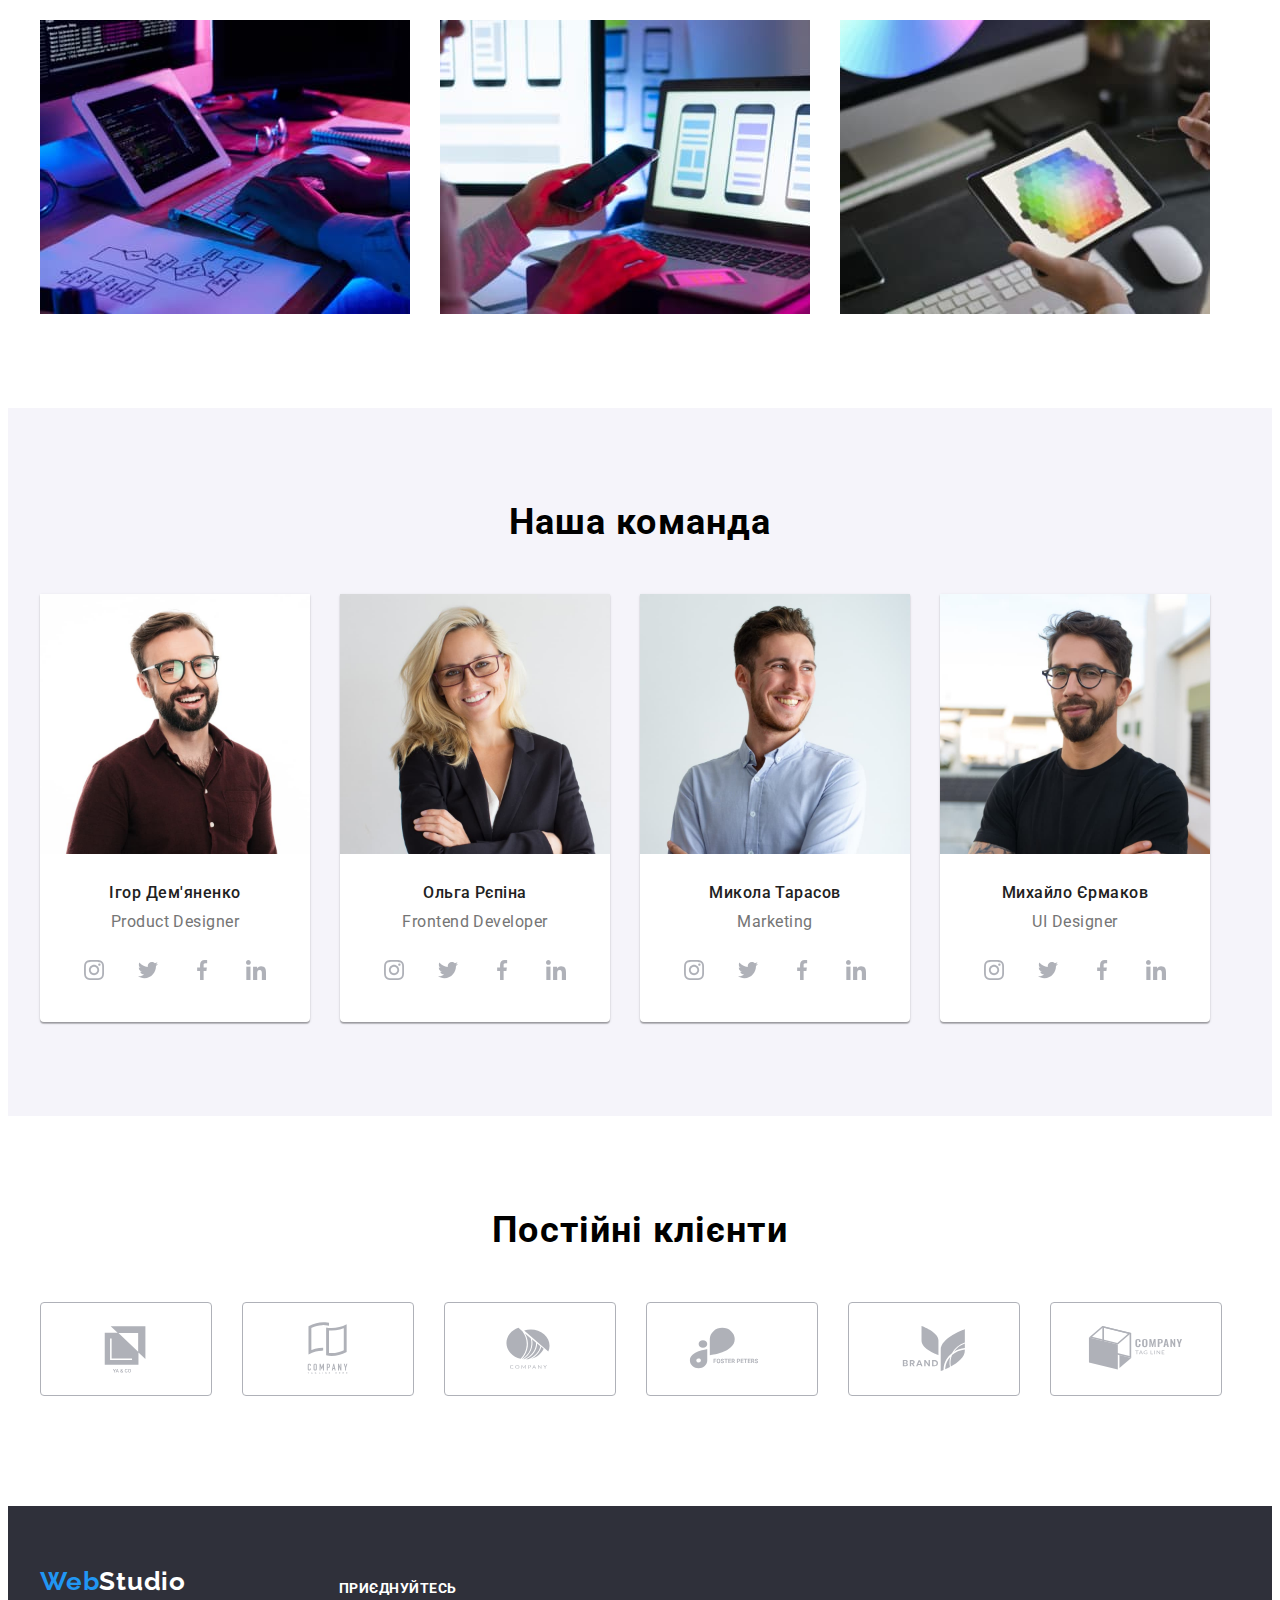
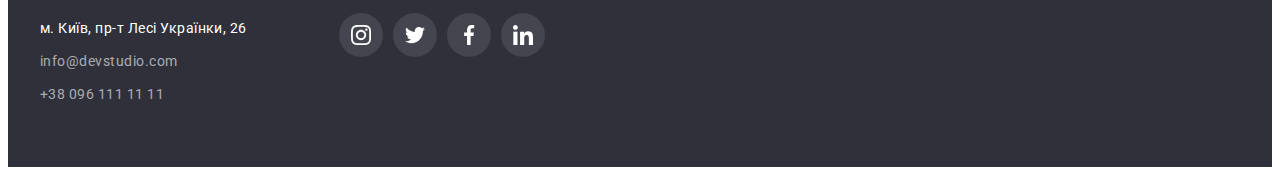
==== commit cc13a38b: "Виправляє четверту ДЗ" ====
--- a/index.html
+++ b/index.html
@@ -25,19 +25,19 @@
               </ul>
           </nav>
               <ul class="list connect-nav " >
-                <li class="item envelope-item">
-                  <svg class="envelope"
-                  width="16" height="12">
+                <li class="item">
+                  <a href="mailto:info@devstudio.com" class="link">
+                    <svg class="header-contact-icon" width="16" height="12">
                     <use href="./images/icons.svg#icon-envelope"></use>
                   </svg>
-                  <a href="" class="link">info@devstudio.com</a>
-                </li>
-                <li class="item icon-smartphone">
-                  <svg class="smartphone"
-                       width="10" height="16">
+                    info@devstudio.com</a>
+                </li>
+                <li class="item">
+                  <a href="tel:+380961111111" class="link">
+                    <svg class="header-contact-icon" width="10" height="16">
                      <use href="./images/icons.svg#icon-smartphone"></use>
                   </svg> 
-                  <a href="" class="link">+38 096 111 11 11</a>
+                    +38 096 111 11 11</a>
                 </li>
               </ul>  
        </div>
@@ -332,7 +332,6 @@
       <section class="section">
         <div class="container">
           <h2 class="section-title">Постійні клієнти</h2>
-            <!-- <div> -->
               <ul class="clients-list">
                 <li class="clients-item">
                   <a class="clients-link" href="#">
--- a/css/styles.css
+++ b/css/styles.css
@@ -62,20 +62,6 @@
 
 
 /*Site nav*/
-.item{
-    align-items: center;
-    
-}
-.envelope,.smartphone{
-    margin-right: 10px; 
-    fill: #757575;
-    
-} 
-.envelope-item,
-.icon-smartphone{
-    display: flex;
-    
-}
 
 .nav-header{
     display: flex;
@@ -119,6 +105,8 @@
 .connect-nav{
     display: flex;
     margin-left: auto;
+    align-items: center;
+    justify-content: center;
 }
 
 .connect-nav .link{
@@ -134,16 +122,23 @@
     padding-bottom: 32px;
 
 }
-.connect-nav .link:hover,
-.connect-nav .link:focus{
+
+
+.link:hover,
+.link:focus
+{ 
     color: var(--accent-color);
 }
 
-.envelope:hover,.smartphone:hover,
-.envelope:focus,.smartphone:focus{
-    fill: var(--accent-color);
-}
-
+.header-contact-icon{
+    fill:var(--primary-text-color);
+    margin-right: 10px;
+}
+
+.header-contact-icon:hover,
+.header-contact-icon:focus{
+    fill: currentColor;
+}
 
 
 /*Hero*/
@@ -152,6 +147,7 @@
     
     text-align: center;
     margin-bottom: 0;
+    padding: 200px 0;
 }
 
 h1 {
@@ -166,7 +162,8 @@
     width: 696px;
 
     margin: auto;
-    padding: 200px 0;
+    margin-bottom: 30px;
+    padding: 0;
     
 }
 
@@ -295,6 +292,7 @@
 .img-photo{
     border-radius: 0px 0px 4px 4px;
     box-shadow: 0px 1px 3px rgba(0, 0, 0, 0.12), 0px 1px 1px rgba(0, 0, 0, 0.14), 0px 2px 1px rgba(0, 0, 0, 0.2);
+    background-color: var(--primary-white-color);
 }
 
 /* Векторні зображеня другої секції */
@@ -341,18 +339,15 @@
     letter-spacing: 0.03em;
     
     margin: 0 0 0 0;
-    /* padding-bottom: 30px; */
 
 }
 
 .content{
     padding-top: 30px;
     padding-bottom: 16px;
-}
-
-.socials-team{
-
-}
+    
+}
+
 
 .socials-link-team{
     fill:#AFB1B8;  
@@ -367,7 +362,7 @@
 .socials-list-team{
     list-style: none;
     display: flex;
-    gap: 20px;
+    gap: 10px;
     padding:0 0 30px 0;
     justify-content: center;
     
@@ -480,10 +475,9 @@
 .socials-list{
     list-style: none;
     display: flex;
-    gap: 20px;
+    gap: 10px;
     padding: 0;
-    
-   
+       
 }
 
 .socials-item{
